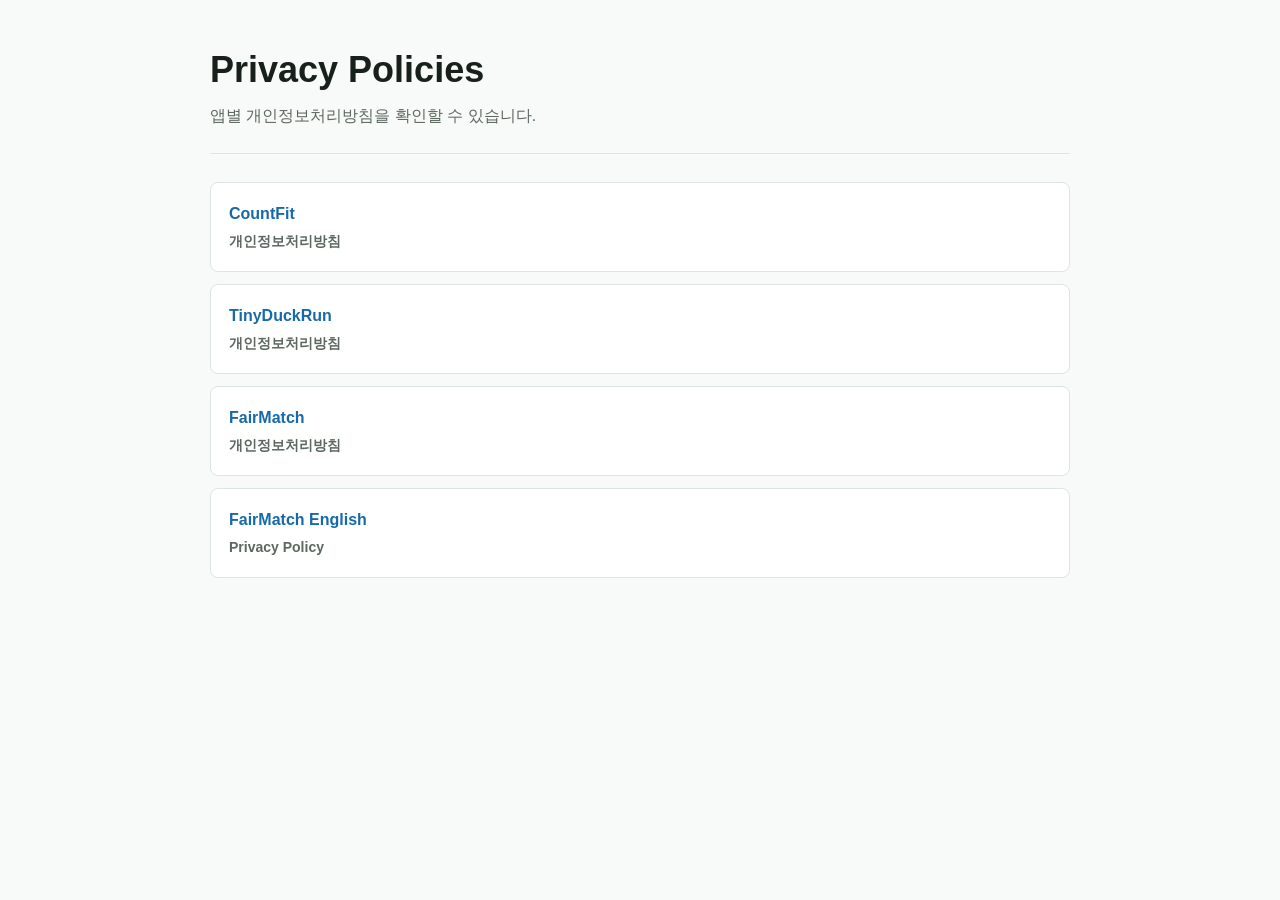
==== index.html @ ce221a07 "Add privacy policy index page" ====
<!doctype html>
<html lang="ko">
<head>
  <meta charset="utf-8">
  <meta name="viewport" content="width=device-width, initial-scale=1">
  <title>Privacy Policies</title>
  <style>
    :root {
      color-scheme: light;
      --bg: #f7faf8;
      --surface: #ffffff;
      --text: #17201a;
      --muted: #5c675f;
      --line: #dce6df;
      --accent: #1769aa;
    }

    * {
      box-sizing: border-box;
    }

    body {
      margin: 0;
      background: var(--bg);
      color: var(--text);
      font-family: -apple-system, BlinkMacSystemFont, "Segoe UI", sans-serif;
      line-height: 1.6;
    }

    main {
      width: min(860px, calc(100% - 32px));
      margin: 0 auto;
      padding: 48px 0 64px;
    }

    header {
      padding-bottom: 24px;
      border-bottom: 1px solid var(--line);
    }

    h1 {
      margin: 0;
      font-size: 36px;
      line-height: 1.2;
    }

    p {
      margin: 12px 0 0;
      color: var(--muted);
    }

    nav {
      display: grid;
      gap: 12px;
      margin-top: 28px;
    }

    a {
      display: block;
      padding: 18px;
      border: 1px solid var(--line);
      border-radius: 8px;
      background: var(--surface);
      color: var(--accent);
      font-weight: 800;
      text-decoration: none;
    }

    a span {
      display: block;
      margin-top: 4px;
      color: var(--muted);
      font-size: 14px;
      font-weight: 600;
    }

    a:focus,
    a:hover {
      border-color: var(--accent);
    }
  </style>
</head>
<body>
  <main>
    <header>
      <h1>Privacy Policies</h1>
      <p>앱별 개인정보처리방침을 확인할 수 있습니다.</p>
    </header>

    <nav aria-label="Privacy policy links">
      <a href="./CountFit/">CountFit <span>개인정보처리방침</span></a>
      <a href="./TinyDuckRun/">TinyDuckRun <span>개인정보처리방침</span></a>
      <a href="./FairMatch/">FairMatch <span>개인정보처리방침</span></a>
      <a href="./FairMatch/en.html">FairMatch English <span>Privacy Policy</span></a>
    </nav>
  </main>
</body>
</html>
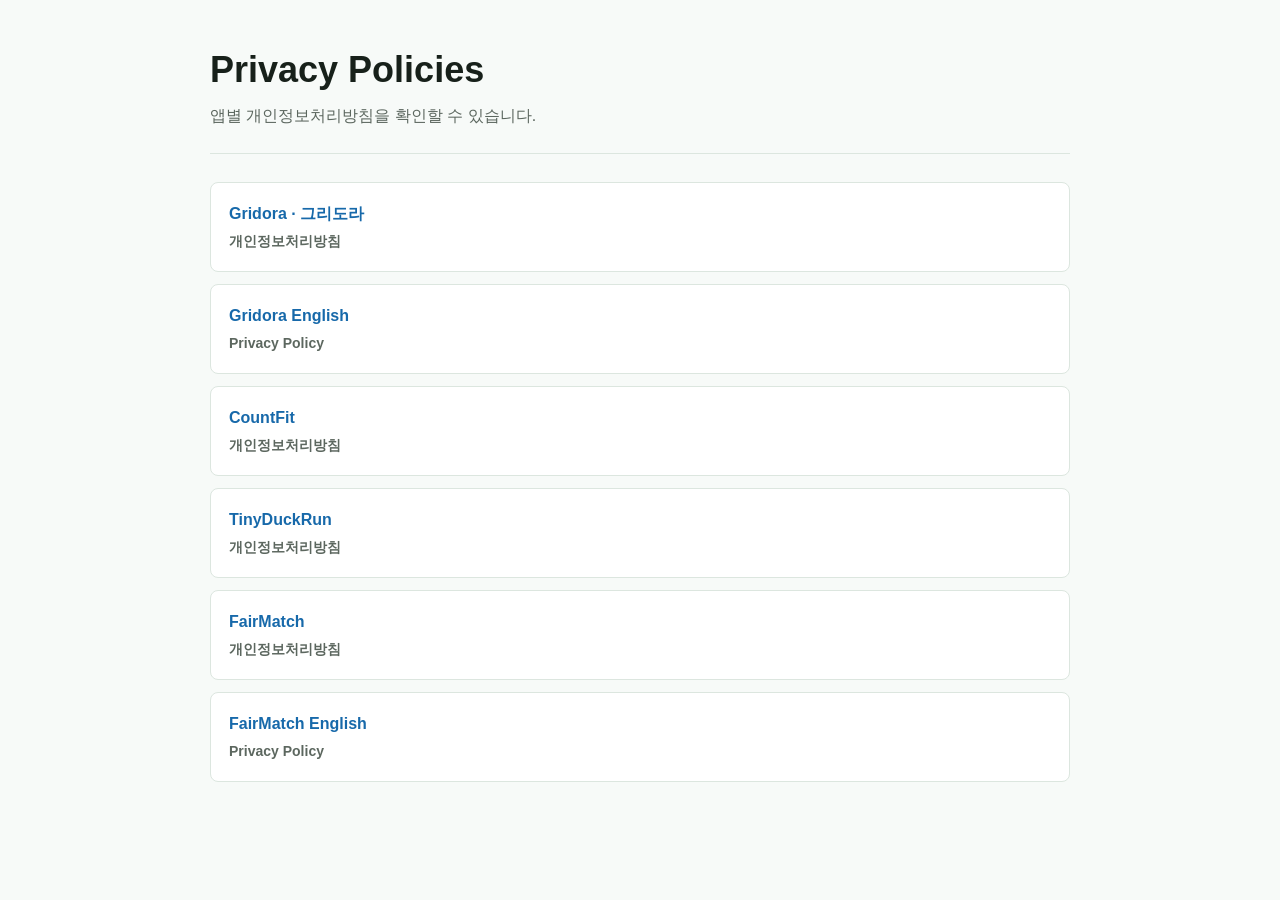
==== commit f1ed49c5: "Add Gridora privacy policy" ====
--- a/index.html
+++ b/index.html
@@ -88,6 +88,8 @@
     </header>
 
     <nav aria-label="Privacy policy links">
+      <a href="./Gridora/">Gridora · 그리도라 <span>개인정보처리방침</span></a>
+      <a href="./Gridora/en.html">Gridora English <span>Privacy Policy</span></a>
       <a href="./CountFit/">CountFit <span>개인정보처리방침</span></a>
       <a href="./TinyDuckRun/">TinyDuckRun <span>개인정보처리방침</span></a>
       <a href="./FairMatch/">FairMatch <span>개인정보처리방침</span></a>
